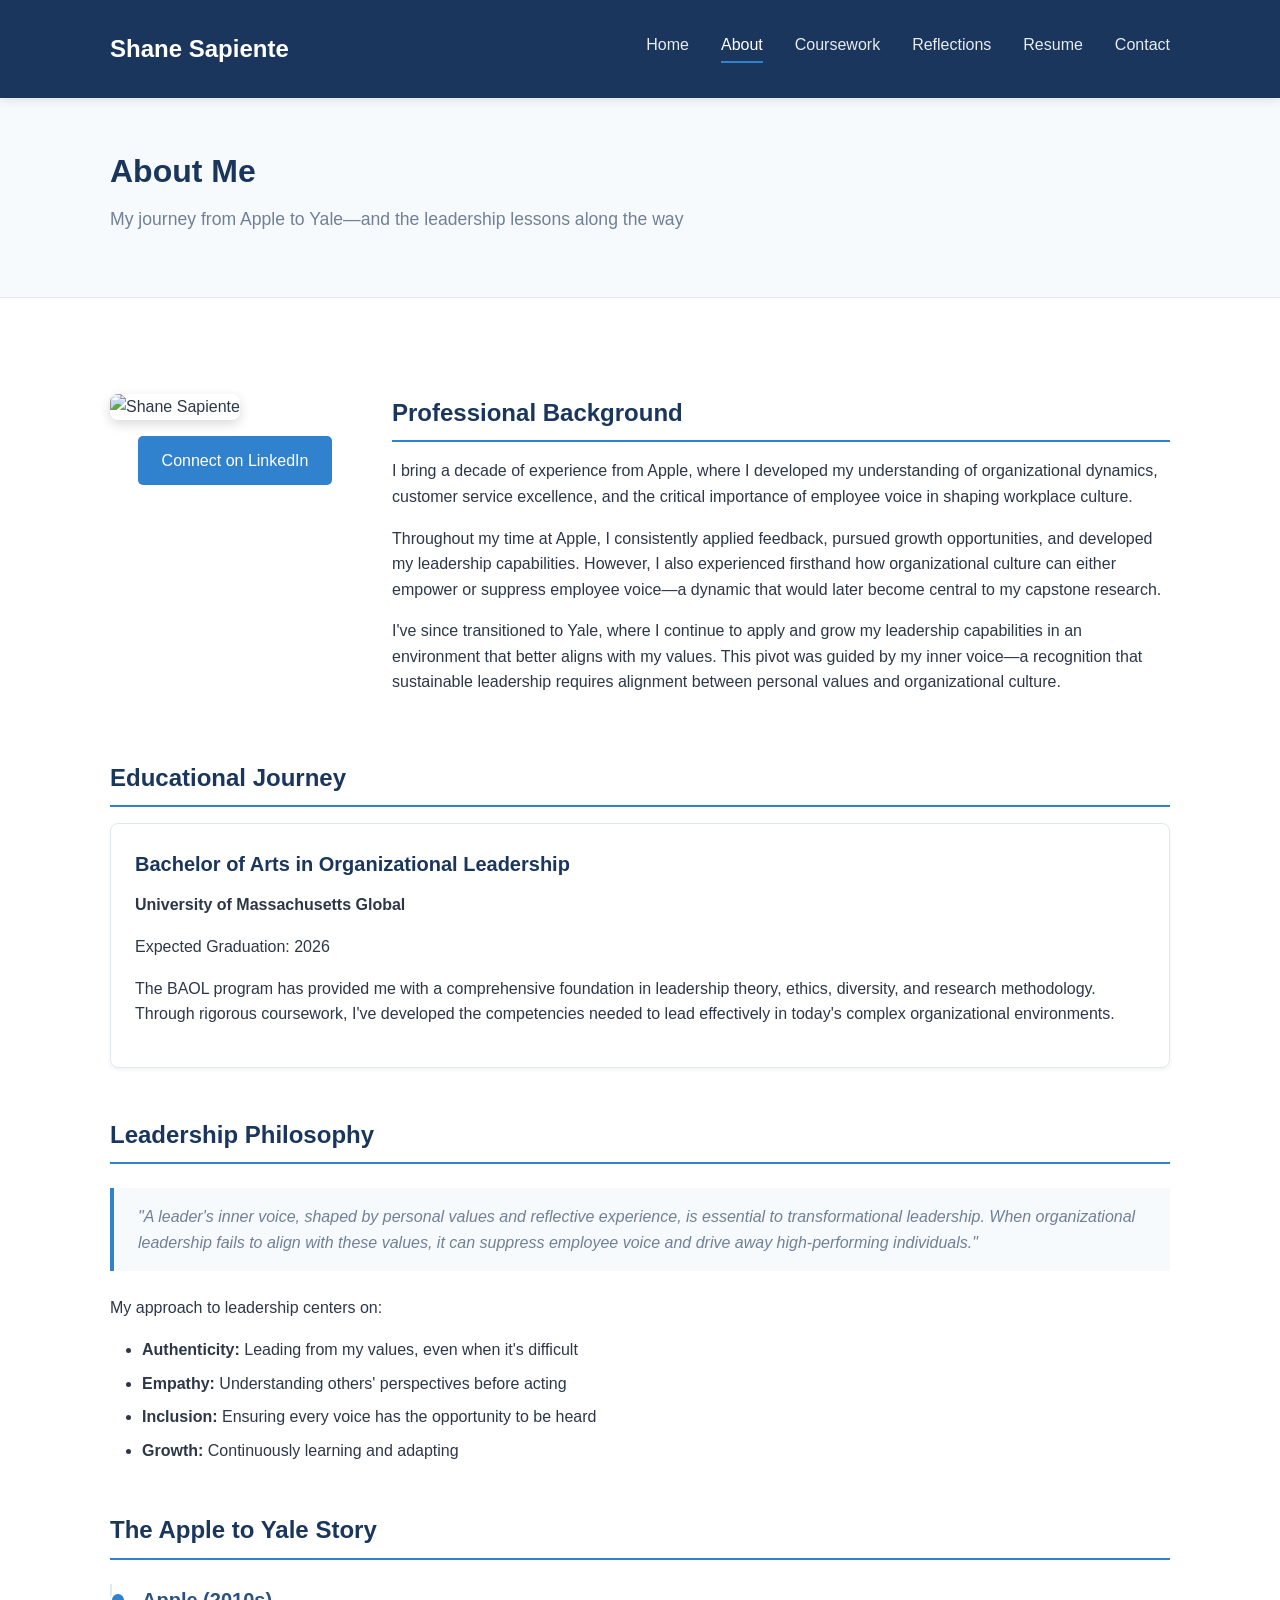
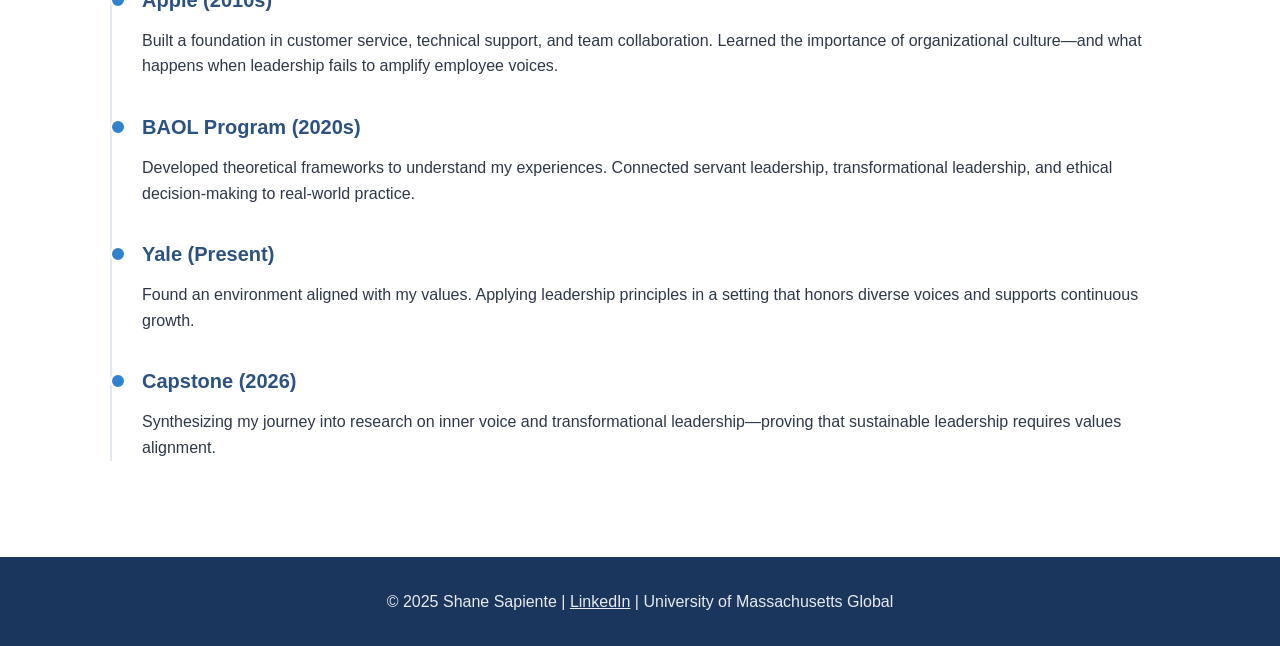
==== about.html @ 3aadf709 "Initial commit: Shane Sapiente e-portfolio Complete portfolio site for OLCU 487 Senior Research Proj" ====
<!DOCTYPE html>
<html lang="en">
<head>
  <meta charset="UTF-8">
  <meta name="viewport" content="width=device-width, initial-scale=1.0">
  <title>About Me | Shane Sapiente</title>
  <link rel="stylesheet" href="css/style.css">
</head>
<body>
  <header>
    <div class="container">
      <a href="index.html" class="logo">Shane Sapiente</a>
      <button class="menu-toggle" onclick="toggleMenu()">&#9776;</button>
      <nav>
        <ul id="nav-menu">
          <li><a href="index.html">Home</a></li>
          <li><a href="about.html" class="active">About</a></li>
          <li><a href="coursework.html">Coursework</a></li>
          <li><a href="reflections.html">Reflections</a></li>
          <li><a href="resume.html">Resume</a></li>
          <li><a href="contact.html">Contact</a></li>
        </ul>
      </nav>
    </div>
  </header>

  <section class="page-header">
    <div class="container">
      <h1>About Me</h1>
      <p>My journey from Apple to Yale—and the leadership lessons along the way</p>
    </div>
  </section>

  <main>
    <div class="container">
      <section style="display: flex; gap: 2rem; flex-wrap: wrap; align-items: flex-start;">
        <div style="flex: 0 0 250px;">
          <img src="assets/headshot.png" alt="Shane Sapiente" style="width: 100%; border-radius: 8px; box-shadow: 0 4px 12px rgba(0,0,0,0.15);">
          <p style="text-align: center; margin-top: 1rem;">
            <a href="https://www.linkedin.com/in/shane-sapiente/" target="_blank" class="btn">Connect on LinkedIn</a>
          </p>
        </div>
        <div style="flex: 1; min-width: 300px;">
          <h2>Professional Background</h2>
          <p>I bring a decade of experience from Apple, where I developed my understanding of organizational dynamics, customer service excellence, and the critical importance of employee voice in shaping workplace culture.</p>

        <p>Throughout my time at Apple, I consistently applied feedback, pursued growth opportunities, and developed my leadership capabilities. However, I also experienced firsthand how organizational culture can either empower or suppress employee voice—a dynamic that would later become central to my capstone research.</p>

        <p>I've since transitioned to Yale, where I continue to apply and grow my leadership capabilities in an environment that better aligns with my values. This pivot was guided by my inner voice—a recognition that sustainable leadership requires alignment between personal values and organizational culture.</p>
        </div>
      </section>

      <section>
        <h2>Educational Journey</h2>
        <div class="card">
          <h3>Bachelor of Arts in Organizational Leadership</h3>
          <p><strong>University of Massachusetts Global</strong></p>
          <p>Expected Graduation: 2026</p>
          <p>The BAOL program has provided me with a comprehensive foundation in leadership theory, ethics, diversity, and research methodology. Through rigorous coursework, I've developed the competencies needed to lead effectively in today's complex organizational environments.</p>
        </div>
      </section>

      <section>
        <h2>Leadership Philosophy</h2>
        <blockquote>
          "A leader's inner voice, shaped by personal values and reflective experience, is essential to transformational leadership. When organizational leadership fails to align with these values, it can suppress employee voice and drive away high-performing individuals."
        </blockquote>

        <p>My approach to leadership centers on:</p>
        <ul>
          <li><strong>Authenticity:</strong> Leading from my values, even when it's difficult</li>
          <li><strong>Empathy:</strong> Understanding others' perspectives before acting</li>
          <li><strong>Inclusion:</strong> Ensuring every voice has the opportunity to be heard</li>
          <li><strong>Growth:</strong> Continuously learning and adapting</li>
        </ul>
      </section>

      <section>
        <h2>The Apple to Yale Story</h2>
        <div class="timeline">
          <div class="timeline-item">
            <h3>Apple (2010s)</h3>
            <p>Built a foundation in customer service, technical support, and team collaboration. Learned the importance of organizational culture—and what happens when leadership fails to amplify employee voices.</p>
          </div>
          <div class="timeline-item">
            <h3>BAOL Program (2020s)</h3>
            <p>Developed theoretical frameworks to understand my experiences. Connected servant leadership, transformational leadership, and ethical decision-making to real-world practice.</p>
          </div>
          <div class="timeline-item">
            <h3>Yale (Present)</h3>
            <p>Found an environment aligned with my values. Applying leadership principles in a setting that honors diverse voices and supports continuous growth.</p>
          </div>
          <div class="timeline-item">
            <h3>Capstone (2026)</h3>
            <p>Synthesizing my journey into research on inner voice and transformational leadership—proving that sustainable leadership requires values alignment.</p>
          </div>
        </div>
      </section>
    </div>
  </main>

  <footer>
    <div class="container">
      <p>&copy; 2025 Shane Sapiente | <a href="https://www.linkedin.com/in/shane-sapiente/" target="_blank">LinkedIn</a> | University of Massachusetts Global</p>
    </div>
  </footer>

  <script>
    function toggleMenu() {
      document.getElementById('nav-menu').classList.toggle('active');
    }
  </script>
</body>
</html>
---- css/style.css ----
/* ===== VARIABLES ===== */
:root {
  --primary: #1a365d;
  --primary-light: #2c5282;
  --accent: #3182ce;
  --text: #2d3748;
  --text-light: #718096;
  --bg: #ffffff;
  --bg-alt: #f7fafc;
  --border: #e2e8f0;
  --success: #38a169;
}

/* ===== RESET & BASE ===== */
* {
  margin: 0;
  padding: 0;
  box-sizing: border-box;
}

html {
  scroll-behavior: smooth;
}

body {
  font-family: 'Segoe UI', Tahoma, Geneva, Verdana, sans-serif;
  line-height: 1.6;
  color: var(--text);
  background: var(--bg);
}

a {
  color: var(--accent);
  text-decoration: none;
  transition: color 0.2s;
}

a:hover {
  color: var(--primary);
}

img {
  max-width: 100%;
  height: auto;
}

/* ===== LAYOUT ===== */
.container {
  max-width: 1100px;
  margin: 0 auto;
  padding: 0 20px;
}

/* ===== HEADER & NAV ===== */
header {
  background: var(--primary);
  color: white;
  padding: 1rem 0;
  position: sticky;
  top: 0;
  z-index: 100;
  box-shadow: 0 2px 10px rgba(0,0,0,0.1);
}

header .container {
  display: flex;
  justify-content: space-between;
  align-items: center;
}

.logo {
  font-size: 1.5rem;
  font-weight: 700;
  color: white;
}

.logo:hover {
  color: white;
  opacity: 0.9;
}

nav ul {
  display: flex;
  list-style: none;
  gap: 2rem;
}

nav a {
  color: rgba(255,255,255,0.9);
  font-weight: 500;
  padding: 0.5rem 0;
  border-bottom: 2px solid transparent;
  transition: all 0.2s;
}

nav a:hover,
nav a.active {
  color: white;
  border-bottom-color: var(--accent);
}

/* Mobile menu */
.menu-toggle {
  display: none;
  background: none;
  border: none;
  color: white;
  font-size: 1.5rem;
  cursor: pointer;
}

/* ===== HERO ===== */
.hero {
  background: linear-gradient(135deg, var(--primary) 0%, var(--primary-light) 100%);
  color: white;
  padding: 4rem 0;
  text-align: center;
}

.hero h1 {
  font-size: 2.5rem;
  margin-bottom: 1rem;
}

.hero p {
  font-size: 1.25rem;
  opacity: 0.9;
  max-width: 600px;
  margin: 0 auto;
}

/* ===== PAGE HEADER ===== */
.page-header {
  background: var(--bg-alt);
  padding: 3rem 0;
  border-bottom: 1px solid var(--border);
}

.page-header h1 {
  color: var(--primary);
  font-size: 2rem;
  margin-bottom: 0.5rem;
}

.page-header p {
  color: var(--text-light);
  font-size: 1.1rem;
}

/* ===== MAIN CONTENT ===== */
main {
  padding: 3rem 0;
  min-height: 60vh;
}

section {
  margin-bottom: 3rem;
}

h2 {
  color: var(--primary);
  font-size: 1.5rem;
  margin-bottom: 1rem;
  padding-bottom: 0.5rem;
  border-bottom: 2px solid var(--accent);
}

h3 {
  color: var(--primary-light);
  font-size: 1.25rem;
  margin: 1.5rem 0 0.75rem;
}

p {
  margin-bottom: 1rem;
}

ul, ol {
  margin: 1rem 0 1rem 2rem;
}

li {
  margin-bottom: 0.5rem;
}

blockquote {
  background: var(--bg-alt);
  border-left: 4px solid var(--accent);
  padding: 1rem 1.5rem;
  margin: 1.5rem 0;
  font-style: italic;
  color: var(--text-light);
}

/* ===== CARDS ===== */
.card {
  background: var(--bg);
  border: 1px solid var(--border);
  border-radius: 8px;
  padding: 1.5rem;
  margin-bottom: 1.5rem;
  box-shadow: 0 2px 4px rgba(0,0,0,0.05);
  transition: box-shadow 0.2s;
}

.card:hover {
  box-shadow: 0 4px 12px rgba(0,0,0,0.1);
}

.card h3 {
  margin-top: 0;
  color: var(--primary);
}

.card-grid {
  display: grid;
  grid-template-columns: repeat(auto-fit, minmax(300px, 1fr));
  gap: 1.5rem;
}

/* ===== COURSE CARDS ===== */
.course-card {
  border-left: 4px solid var(--accent);
}

.course-card .course-meta {
  display: flex;
  gap: 1rem;
  margin-bottom: 1rem;
  flex-wrap: wrap;
}

.course-card .tag {
  background: var(--bg-alt);
  padding: 0.25rem 0.75rem;
  border-radius: 20px;
  font-size: 0.85rem;
  color: var(--text-light);
}

/* ===== COMPETENCIES ===== */
.competency-list {
  display: flex;
  flex-wrap: wrap;
  gap: 0.5rem;
  list-style: none;
  margin: 0;
  padding: 0;
}

.competency-list li {
  background: var(--primary);
  color: white;
  padding: 0.5rem 1rem;
  border-radius: 20px;
  font-size: 0.9rem;
}

/* ===== TIMELINE ===== */
.timeline {
  position: relative;
  padding-left: 2rem;
}

.timeline::before {
  content: '';
  position: absolute;
  left: 0;
  top: 0;
  bottom: 0;
  width: 2px;
  background: var(--border);
}

.timeline-item {
  position: relative;
  margin-bottom: 2rem;
}

.timeline-item::before {
  content: '';
  position: absolute;
  left: -2rem;
  top: 0.5rem;
  width: 12px;
  height: 12px;
  border-radius: 50%;
  background: var(--accent);
  border: 2px solid white;
}

/* ===== TABLE ===== */
table {
  width: 100%;
  border-collapse: collapse;
  margin: 1rem 0;
}

th, td {
  padding: 0.75rem;
  text-align: left;
  border-bottom: 1px solid var(--border);
}

th {
  background: var(--bg-alt);
  color: var(--primary);
  font-weight: 600;
}

tr:hover {
  background: var(--bg-alt);
}

/* ===== BUTTONS ===== */
.btn {
  display: inline-block;
  padding: 0.75rem 1.5rem;
  background: var(--accent);
  color: white;
  border-radius: 5px;
  font-weight: 500;
  transition: background 0.2s;
}

.btn:hover {
  background: var(--primary);
  color: white;
}

.btn-outline {
  background: transparent;
  border: 2px solid var(--accent);
  color: var(--accent);
}

.btn-outline:hover {
  background: var(--accent);
  color: white;
}

/* ===== FOOTER ===== */
footer {
  background: var(--primary);
  color: white;
  padding: 2rem 0;
  text-align: center;
}

footer p {
  margin: 0;
  opacity: 0.9;
}

footer a {
  color: white;
  text-decoration: underline;
}

/* ===== RESPONSIVE ===== */
@media (max-width: 768px) {
  .menu-toggle {
    display: block;
  }

  nav ul {
    display: none;
    position: absolute;
    top: 100%;
    left: 0;
    right: 0;
    background: var(--primary);
    flex-direction: column;
    padding: 1rem;
    gap: 0;
  }

  nav ul.active {
    display: flex;
  }

  nav li {
    border-bottom: 1px solid rgba(255,255,255,0.1);
  }

  nav a {
    display: block;
    padding: 1rem;
  }

  .hero h1 {
    font-size: 2rem;
  }

  .hero p {
    font-size: 1rem;
  }

  .card-grid {
    grid-template-columns: 1fr;
  }
}
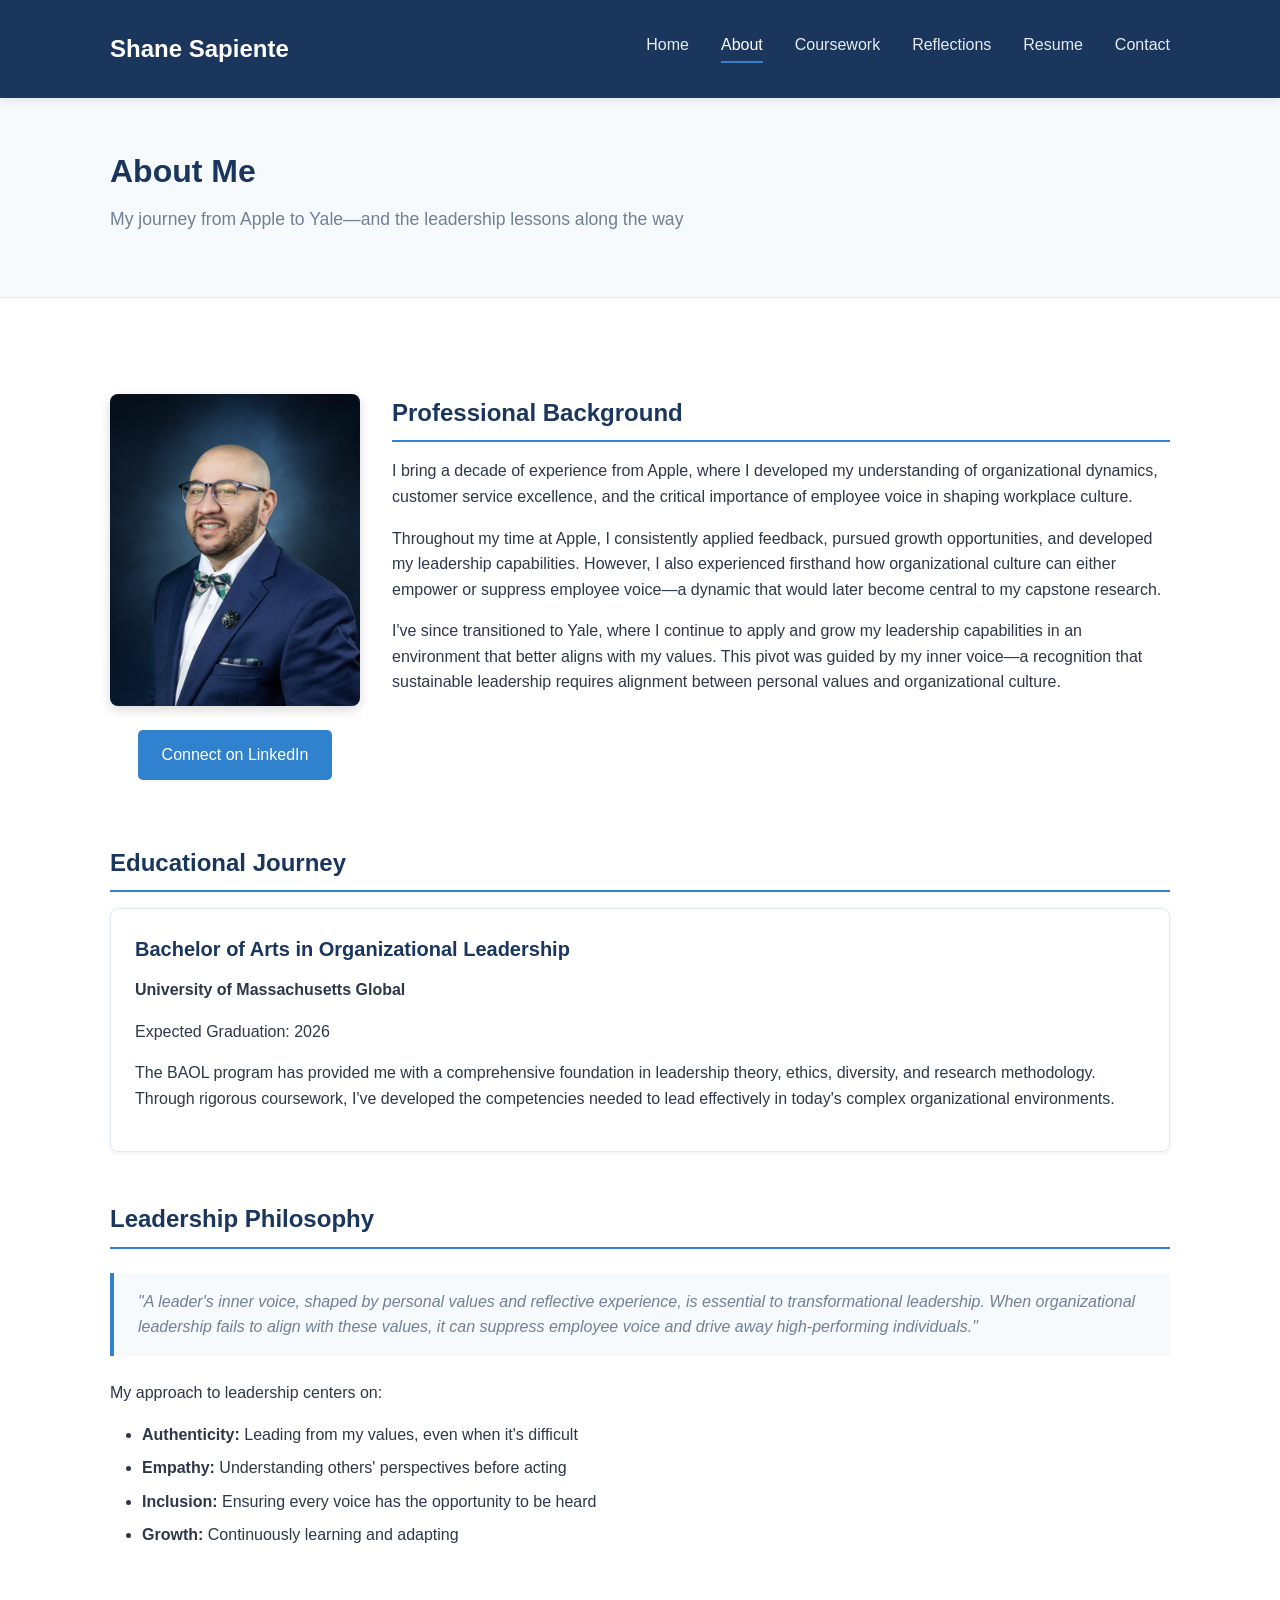
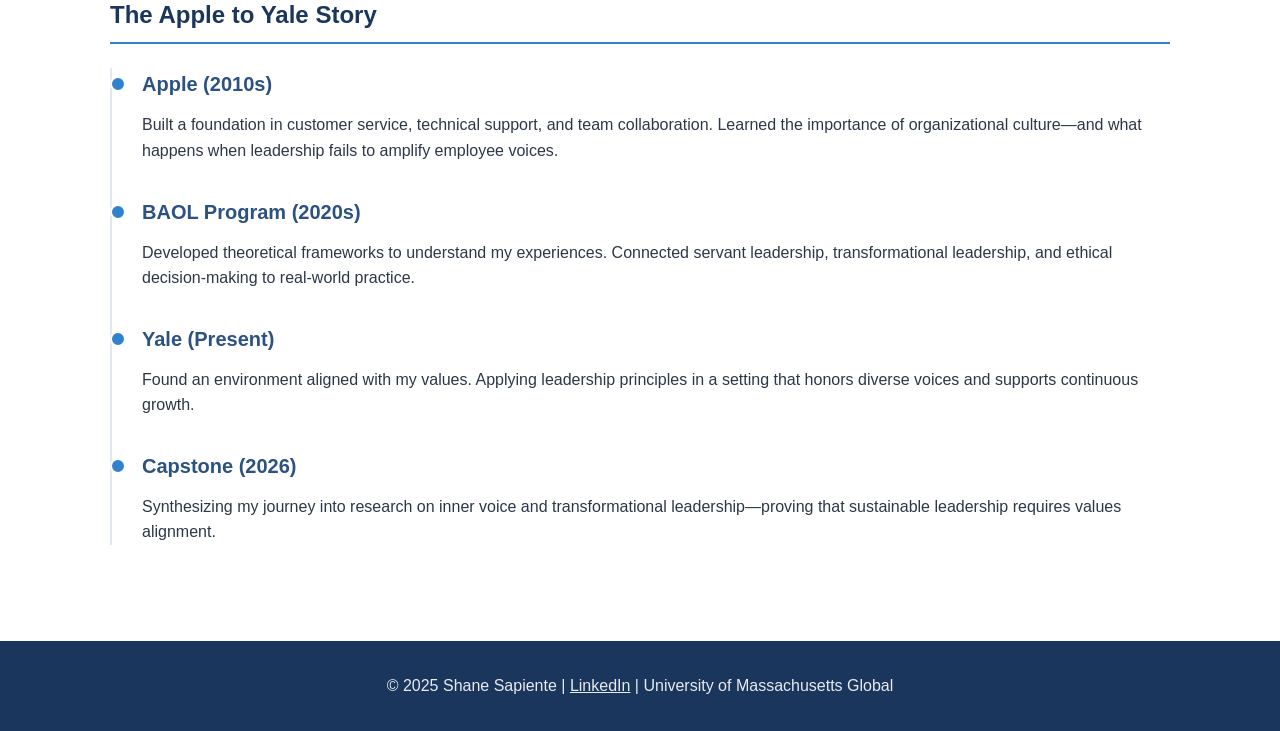
==== commit 073ba217: "Compress headshot image (87MB -> 87KB) 🤖 Generated with [Claude Code](https://claude.com/claude-code" ====
--- a/about.html
+++ b/about.html
@@ -35,7 +35,7 @@
     <div class="container">
       <section style="display: flex; gap: 2rem; flex-wrap: wrap; align-items: flex-start;">
         <div style="flex: 0 0 250px;">
-          <img src="assets/headshot.png" alt="Shane Sapiente" style="width: 100%; border-radius: 8px; box-shadow: 0 4px 12px rgba(0,0,0,0.15);">
+          <img src="assets/headshot-compressed.jpg" alt="Shane Sapiente" style="width: 100%; border-radius: 8px; box-shadow: 0 4px 12px rgba(0,0,0,0.15);">
           <p style="text-align: center; margin-top: 1rem;">
             <a href="https://www.linkedin.com/in/shane-sapiente/" target="_blank" class="btn">Connect on LinkedIn</a>
           </p>
